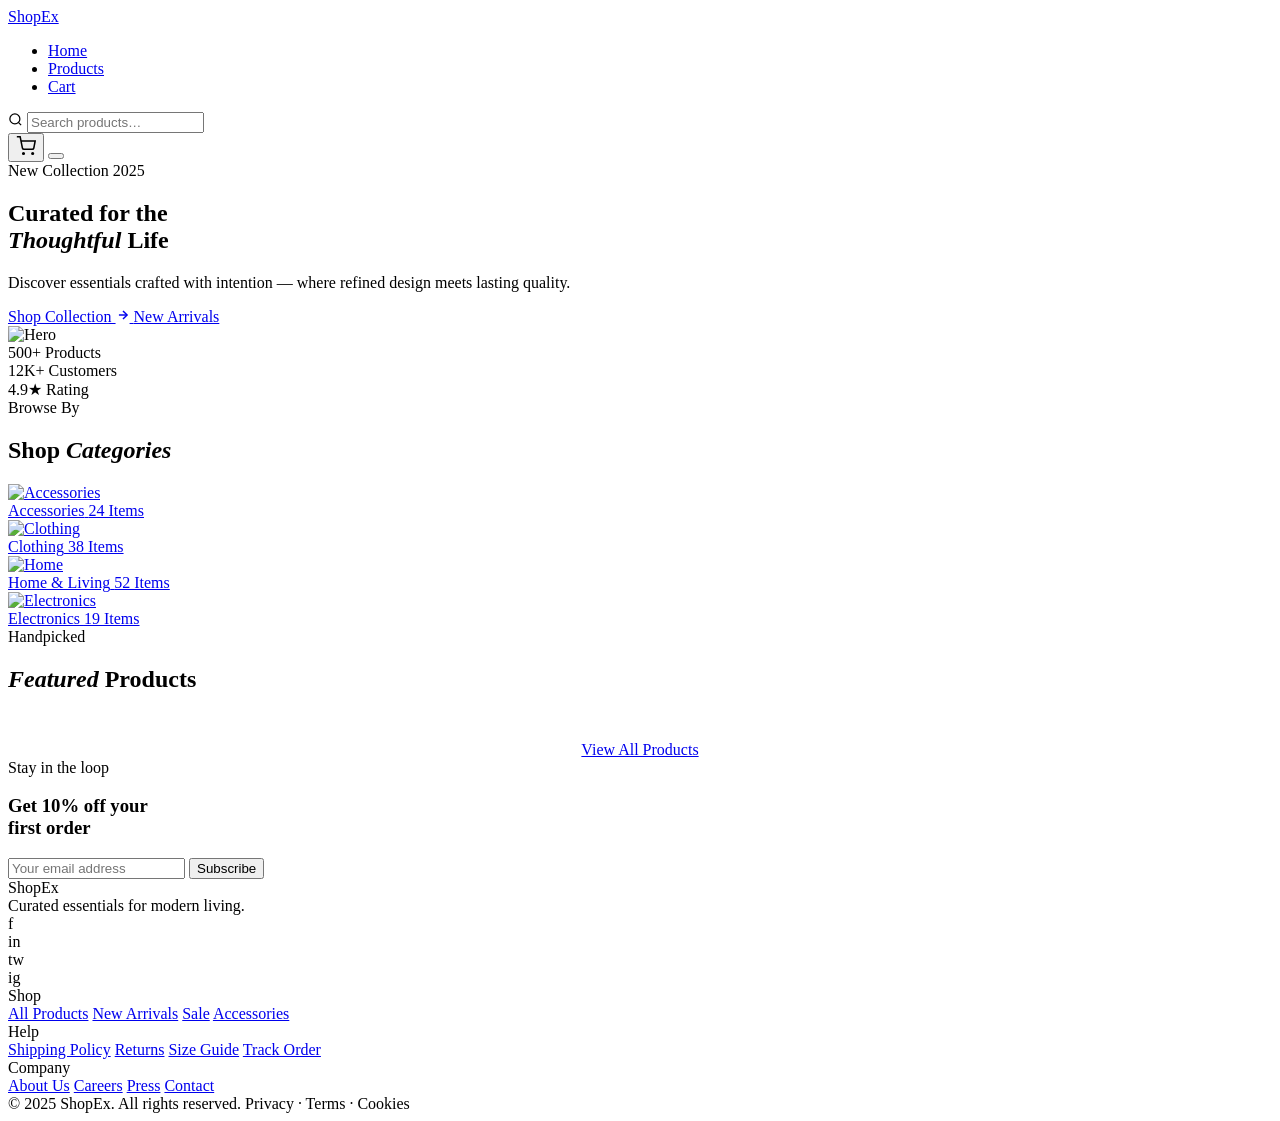
==== index.html @ 496d7f4d "Add files via upload" ====
<!DOCTYPE html>
<html lang="en">
<head>
  <meta charset="UTF-8">
  <meta name="viewport" content="width=device-width, initial-scale=1.0">
  <title>ShopEx — Curated Modern Living</title>
  <link rel="stylesheet" href="css/style.css">
</head>
<body>

<!-- ═══ NAVBAR ═══ -->
<nav class="navbar">
  <a href="index.html" class="navbar-brand">Shop<span>Ex</span></a>
  <ul class="nav-links" id="navLinks">
    <li><a href="index.html" class="active">Home</a></li>
    <li><a href="products.html">Products</a></li>
    <li><a href="cart.html">Cart</a></li>
  </ul>
  <div class="nav-actions">
    <div class="search-box">
      <svg width="15" height="15" fill="none" stroke="currentColor" stroke-width="2" viewBox="0 0 24 24">
        <circle cx="11" cy="11" r="8"/><line x1="21" y1="21" x2="16.65" y2="16.65"/>
      </svg>
      <input class="search-input" type="text" placeholder="Search products…">
    </div>
    <button class="icon-btn" onclick="location.href='cart.html'" aria-label="Cart">
      <svg width="20" height="20" fill="none" stroke="currentColor" stroke-width="1.8" viewBox="0 0 24 24">
        <circle cx="9" cy="21" r="1"/><circle cx="20" cy="21" r="1"/>
        <path d="M1 1h4l2.68 13.39a2 2 0 0 0 2 1.61h9.72a2 2 0 0 0 2-1.61L23 6H6"/>
      </svg>
      <span class="cart-badge" style="display:none">0</span>
    </button>
    <button class="hamburger" id="hamburger" aria-label="Menu">
      <span></span><span></span><span></span>
    </button>
  </div>
</nav>

<!-- ═══ HERO ═══ -->
<section class="hero">
  <div class="hero-content">
    <div class="hero-eyebrow">New Collection 2025</div>
    <h1 class="hero-title">
      Curated for the<br>
      <em>Thoughtful</em> Life
    </h1>
    <p class="hero-sub">
      Discover essentials crafted with intention — where refined design meets lasting quality.
    </p>
    <div class="hero-ctas">
      <a href="products.html" class="btn-primary">
        Shop Collection
        <svg width="14" height="14" fill="none" stroke="currentColor" stroke-width="2.5" viewBox="0 0 24 24">
          <line x1="5" y1="12" x2="19" y2="12"/><polyline points="12 5 19 12 12 19"/>
        </svg>
      </a>
      <a href="products.html?cat=New" class="btn-outline">New Arrivals</a>
    </div>
  </div>
  <div class="hero-image-side">
    <img src="https://images.unsplash.com/photo-1441986300917-64674bd600d8?w=900&q=80" alt="Hero">
    <div class="hero-image-overlay"></div>
    <div class="hero-stats">
      <div class="hero-stat">
        <span class="hero-stat-num">500+</span>
        <span class="hero-stat-label">Products</span>
      </div>
      <div class="hero-stat">
        <span class="hero-stat-num">12K+</span>
        <span class="hero-stat-label">Customers</span>
      </div>
      <div class="hero-stat">
        <span class="hero-stat-num">4.9★</span>
        <span class="hero-stat-label">Rating</span>
      </div>
    </div>
  </div>
</section>

<!-- ═══ CATEGORIES ═══ -->
<section class="section bg-ivory">
  <div class="section-header">
    <div class="section-eyebrow">Browse By</div>
    <h2 class="section-title">Shop <em>Categories</em></h2>
    <div class="section-divider"></div>
  </div>
  <div class="categories-grid">
    <a href="products.html" class="category-card">
      <img src="https://images.unsplash.com/photo-1523275335684-37898b6baf30?w=600&q=80" alt="Accessories">
      <div class="category-card-overlay">
        <div>
          <span class="category-card-name">Accessories</span>
          <span class="category-card-count">24 Items</span>
        </div>
      </div>
    </a>
    <a href="products.html" class="category-card">
      <img src="https://images.unsplash.com/photo-1620799140408-edc6dcb6d633?w=600&q=80" alt="Clothing">
      <div class="category-card-overlay">
        <div>
          <span class="category-card-name">Clothing</span>
          <span class="category-card-count">38 Items</span>
        </div>
      </div>
    </a>
    <a href="products.html" class="category-card">
      <img src="https://images.unsplash.com/photo-1495474472287-4d71bcdd2085?w=600&q=80" alt="Home">
      <div class="category-card-overlay">
        <div>
          <span class="category-card-name">Home & Living</span>
          <span class="category-card-count">52 Items</span>
        </div>
      </div>
    </a>
    <a href="products.html" class="category-card">
      <img src="https://images.unsplash.com/photo-1505740420928-5e560c06d30e?w=600&q=80" alt="Electronics">
      <div class="category-card-overlay">
        <div>
          <span class="category-card-name">Electronics</span>
          <span class="category-card-count">19 Items</span>
        </div>
      </div>
    </a>
  </div>
</section>

<!-- ═══ FEATURED PRODUCTS ═══ -->
<section class="section">
  <div class="section-header">
    <div class="section-eyebrow">Handpicked</div>
    <h2 class="section-title"><em>Featured</em> Products</h2>
    <div class="section-divider"></div>
  </div>
  <div class="products-grid" id="featuredGrid">
    <!-- Rendered by JS -->
  </div>
  <div style="text-align:center;margin-top:3rem">
    <a href="products.html" class="btn-outline">View All Products</a>
  </div>
</section>

<!-- ═══ NEWSLETTER ═══ -->
<section class="newsletter">
  <div class="newsletter-text">
    <div class="newsletter-eyebrow">Stay in the loop</div>
    <h3 class="newsletter-title">Get 10% off your<br>first order</h3>
  </div>
  <form class="newsletter-form" onsubmit="handleNewsletter(event)">
    <input class="newsletter-input" type="email" placeholder="Your email address" required>
    <button type="submit" class="btn-primary">Subscribe</button>
  </form>
</section>

<!-- ═══ FOOTER ═══ -->
<footer>
  <div class="footer-grid">
    <div>
      <div class="footer-brand-name">Shop<span>Ex</span></div>
      <div class="footer-tagline">Curated essentials for modern living.</div>
      <div class="footer-social">
        <div class="social-btn">f</div>
        <div class="social-btn">in</div>
        <div class="social-btn">tw</div>
        <div class="social-btn">ig</div>
      </div>
    </div>
    <div>
      <div class="footer-col-title">Shop</div>
      <nav class="footer-links">
        <a href="products.html">All Products</a>
        <a href="products.html">New Arrivals</a>
        <a href="products.html">Sale</a>
        <a href="products.html">Accessories</a>
      </nav>
    </div>
    <div>
      <div class="footer-col-title">Help</div>
      <nav class="footer-links">
        <a href="#">Shipping Policy</a>
        <a href="#">Returns</a>
        <a href="#">Size Guide</a>
        <a href="#">Track Order</a>
      </nav>
    </div>
    <div>
      <div class="footer-col-title">Company</div>
      <nav class="footer-links">
        <a href="#">About Us</a>
        <a href="#">Careers</a>
        <a href="#">Press</a>
        <a href="#">Contact</a>
      </nav>
    </div>
  </div>
  <div class="footer-bottom">
    <span class="footer-copy">© 2025 ShopEx. All rights reserved.</span>
    <span class="footer-copy">Privacy · Terms · Cookies</span>
  </div>
</footer>

<script src="js/script.js"></script>
<script>
  function handleNewsletter(e) {
    e.preventDefault();
    showToast('Welcome! Your 10% discount code is SHOPEX10', 'success', 5000);
    e.target.reset();
  }
</script>
</body>
</html>
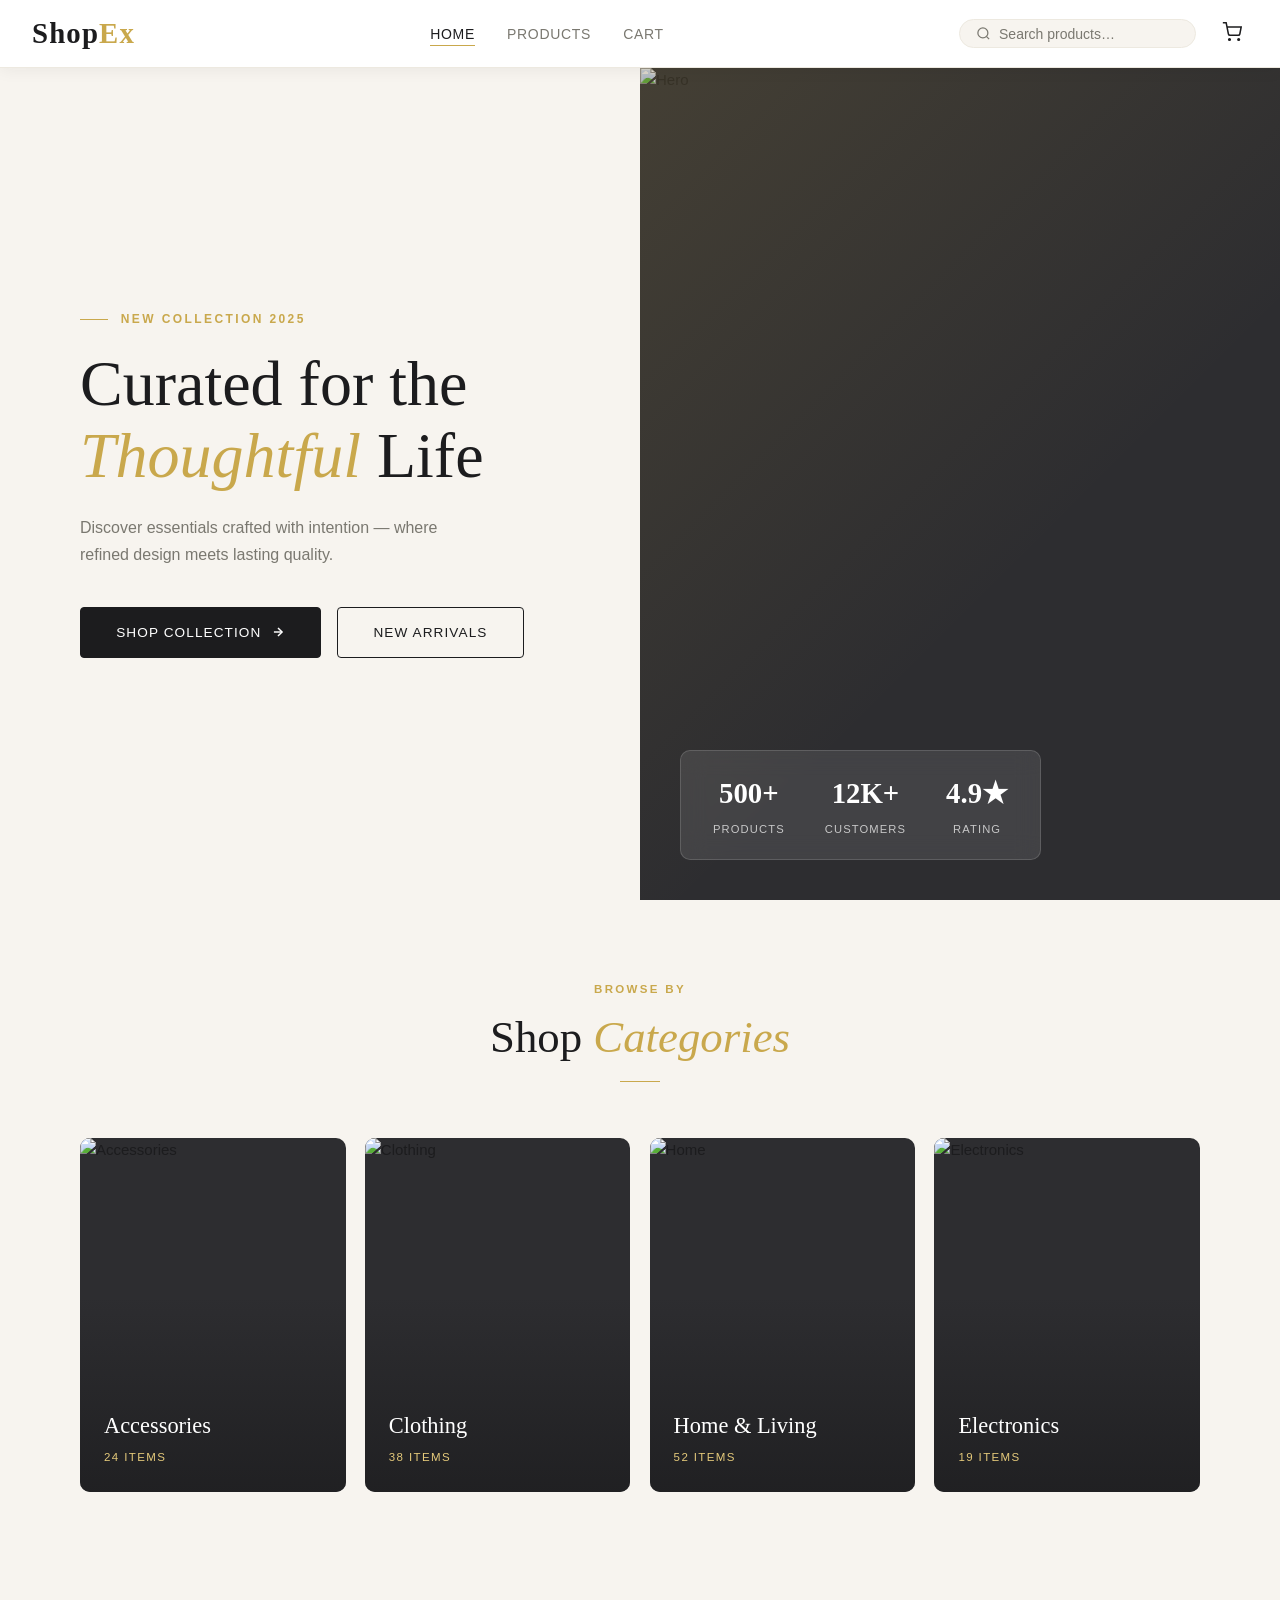
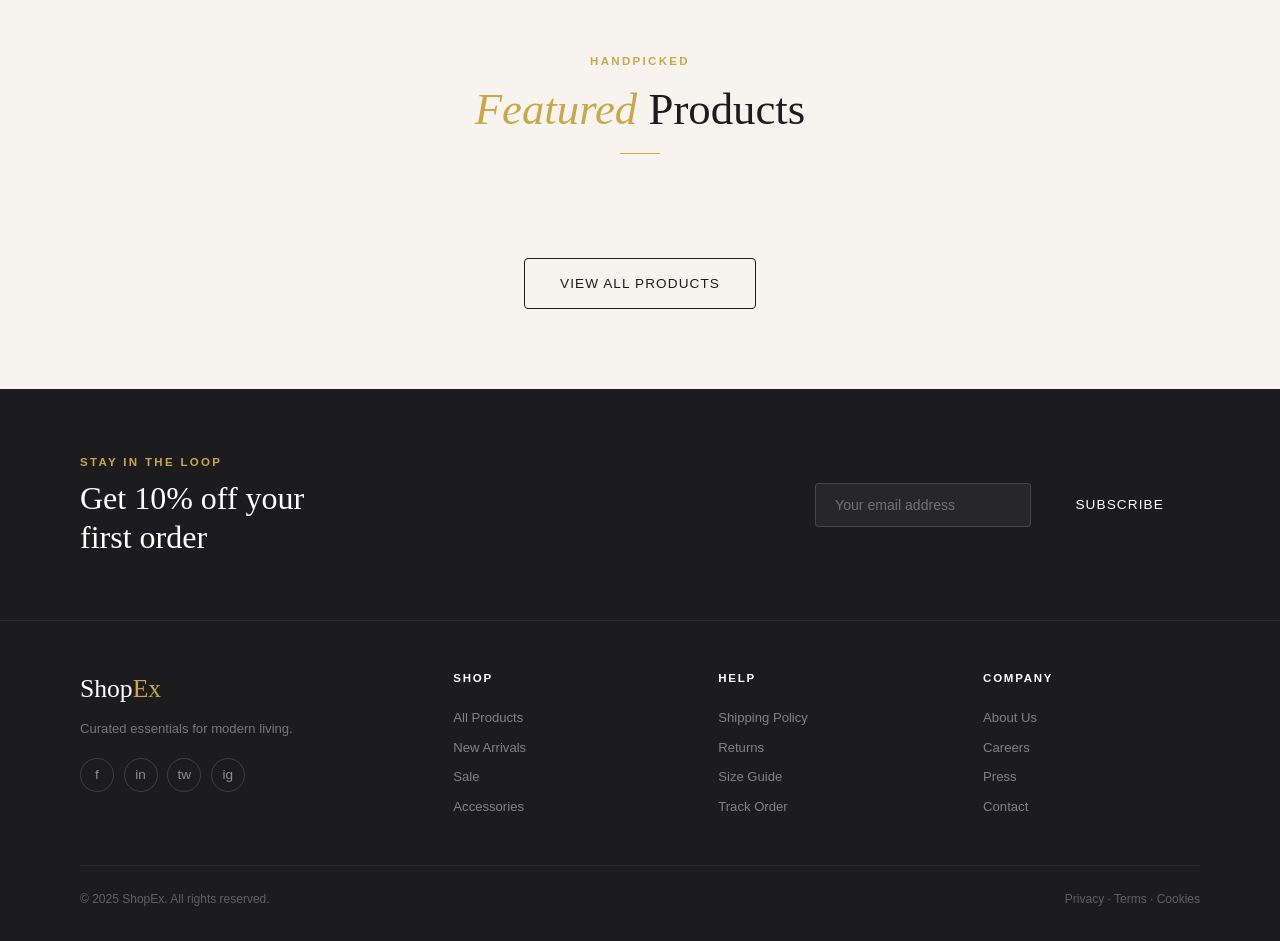
==== commit 586d203d: "Update index.html" ====
--- a/index.html
+++ b/index.html
@@ -4,7 +4,7 @@
   <meta charset="UTF-8">
   <meta name="viewport" content="width=device-width, initial-scale=1.0">
   <title>ShopEx — Curated Modern Living</title>
-  <link rel="stylesheet" href="css/style.css">
+  <link rel="stylesheet" href="style.css">
 </head>
 <body>
 
--- a/style.css
+++ b/style.css
@@ -0,0 +1,814 @@
+/* ============================================================
+   SHOPEX — E-Commerce Store Stylesheet
+   Aesthetic: Refined Luxury Minimal — warm ivory, deep charcoal,
+   gold accents, Cormorant Garamond + DM Sans
+   ============================================================ */
+
+@import url('https://fonts.googleapis.com/css2?family=Cormorant+Garamond:ital,wght@0,300;0,400;0,600;1,300;1,400&family=DM+Sans:wght@300;400;500;600&display=swap');
+
+/* ── CSS Variables ── */
+:root {
+  --ivory:     #F7F4EF;
+  --ivory-dk:  #EDE9E0;
+  --charcoal:  #1C1C1E;
+  --charcoal2: #2D2D30;
+  --gold:      #C9A84C;
+  --gold-lt:   #E4C97A;
+  --muted:     #7A7870;
+  --white:     #FFFFFF;
+  --danger:    #C0392B;
+  --success:   #27AE60;
+  --shadow:    0 4px 24px rgba(28,28,30,.08);
+  --shadow-md: 0 8px 40px rgba(28,28,30,.13);
+  --radius:    4px;
+  --radius-lg: 10px;
+  --transition: 0.28s cubic-bezier(.4,0,.2,1);
+}
+
+/* ── Reset & Base ── */
+*, *::before, *::after { box-sizing: border-box; margin: 0; padding: 0; }
+html { scroll-behavior: smooth; }
+body {
+  font-family: 'DM Sans', sans-serif;
+  background: var(--ivory);
+  color: var(--charcoal);
+  font-size: 15px;
+  line-height: 1.6;
+  -webkit-font-smoothing: antialiased;
+}
+a { text-decoration: none; color: inherit; }
+img { max-width: 100%; display: block; }
+ul { list-style: none; }
+
+/* ── Scrollbar ── */
+::-webkit-scrollbar { width: 6px; }
+::-webkit-scrollbar-track { background: var(--ivory-dk); }
+::-webkit-scrollbar-thumb { background: var(--gold); border-radius: 99px; }
+
+/* ── Navbar ── */
+.navbar {
+  background: var(--white);
+  border-bottom: 1px solid var(--ivory-dk);
+  padding: 0 2rem;
+  position: sticky;
+  top: 0;
+  z-index: 1000;
+  height: 68px;
+  display: flex;
+  align-items: center;
+  justify-content: space-between;
+  box-shadow: 0 2px 16px rgba(28,28,30,.06);
+}
+.navbar-brand {
+  font-family: 'Cormorant Garamond', serif;
+  font-size: 1.8rem;
+  font-weight: 600;
+  letter-spacing: .04em;
+  color: var(--charcoal);
+}
+.navbar-brand span { color: var(--gold); }
+.nav-links { display: flex; align-items: center; gap: 2rem; }
+.nav-links a {
+  font-size: .875rem;
+  font-weight: 500;
+  letter-spacing: .05em;
+  text-transform: uppercase;
+  color: var(--muted);
+  transition: color var(--transition);
+  position: relative;
+}
+.nav-links a::after {
+  content: '';
+  position: absolute;
+  left: 0; bottom: -4px;
+  width: 0; height: 1px;
+  background: var(--gold);
+  transition: width var(--transition);
+}
+.nav-links a:hover, .nav-links a.active { color: var(--charcoal); }
+.nav-links a:hover::after, .nav-links a.active::after { width: 100%; }
+
+.nav-actions { display: flex; align-items: center; gap: 1.2rem; }
+.search-box {
+  display: flex; align-items: center;
+  border: 1px solid var(--ivory-dk);
+  border-radius: 99px;
+  padding: .35rem 1rem;
+  gap: .5rem;
+  background: var(--ivory);
+  transition: border-color var(--transition);
+}
+.search-box:focus-within { border-color: var(--gold); }
+.search-box input {
+  border: none; background: transparent;
+  font-family: 'DM Sans', sans-serif;
+  font-size: .875rem;
+  color: var(--charcoal);
+  width: 180px;
+  outline: none;
+}
+.search-box input::placeholder { color: var(--muted); }
+.search-box svg { color: var(--muted); flex-shrink: 0; }
+.icon-btn {
+  background: none; border: none; cursor: pointer;
+  color: var(--charcoal); position: relative;
+  padding: .4rem; border-radius: 50%;
+  transition: background var(--transition);
+}
+.icon-btn:hover { background: var(--ivory-dk); }
+.cart-badge {
+  position: absolute; top: -2px; right: -2px;
+  background: var(--gold); color: var(--white);
+  font-size: .6rem; font-weight: 700;
+  width: 16px; height: 16px;
+  border-radius: 50%; display: flex;
+  align-items: center; justify-content: center;
+}
+.hamburger {
+  display: none; flex-direction: column;
+  gap: 5px; cursor: pointer; background: none; border: none;
+}
+.hamburger span {
+  display: block; width: 22px; height: 1.5px;
+  background: var(--charcoal);
+  transition: var(--transition);
+}
+
+/* ── Hero ── */
+.hero {
+  display: grid;
+  grid-template-columns: 1fr 1fr;
+  min-height: calc(100vh - 68px);
+  overflow: hidden;
+}
+.hero-content {
+  display: flex; flex-direction: column;
+  justify-content: center;
+  padding: 5rem 4rem 5rem 5rem;
+}
+.hero-eyebrow {
+  font-size: .75rem; font-weight: 600;
+  letter-spacing: .2em; text-transform: uppercase;
+  color: var(--gold);
+  margin-bottom: 1.2rem;
+  display: flex; align-items: center; gap: .8rem;
+}
+.hero-eyebrow::before {
+  content: ''; display: block;
+  width: 28px; height: 1px; background: var(--gold);
+}
+.hero-title {
+  font-family: 'Cormorant Garamond', serif;
+  font-size: clamp(2.8rem, 5vw, 4.5rem);
+  font-weight: 300;
+  line-height: 1.12;
+  color: var(--charcoal);
+  margin-bottom: 1.4rem;
+}
+.hero-title em { font-style: italic; color: var(--gold); }
+.hero-sub {
+  font-size: 1rem; color: var(--muted);
+  max-width: 400px; margin-bottom: 2.4rem;
+  line-height: 1.7;
+}
+.btn-primary {
+  display: inline-flex; align-items: center; gap: .6rem;
+  background: var(--charcoal); color: var(--white);
+  padding: .85rem 2.2rem;
+  font-family: 'DM Sans', sans-serif;
+  font-size: .85rem; font-weight: 500;
+  letter-spacing: .08em; text-transform: uppercase;
+  border: 1.5px solid var(--charcoal);
+  border-radius: var(--radius);
+  cursor: pointer;
+  transition: all var(--transition);
+}
+.btn-primary:hover {
+  background: transparent;
+  color: var(--charcoal);
+}
+.btn-outline {
+  display: inline-flex; align-items: center; gap: .6rem;
+  background: transparent; color: var(--charcoal);
+  padding: .85rem 2.2rem;
+  font-family: 'DM Sans', sans-serif;
+  font-size: .85rem; font-weight: 500;
+  letter-spacing: .08em; text-transform: uppercase;
+  border: 1.5px solid var(--charcoal);
+  border-radius: var(--radius);
+  cursor: pointer;
+  transition: all var(--transition);
+}
+.btn-outline:hover {
+  background: var(--charcoal); color: var(--white);
+}
+.btn-gold {
+  display: inline-flex; align-items: center; gap: .6rem;
+  background: var(--gold); color: var(--white);
+  padding: .85rem 2.2rem;
+  font-family: 'DM Sans', sans-serif;
+  font-size: .85rem; font-weight: 500;
+  letter-spacing: .08em; text-transform: uppercase;
+  border: 1.5px solid var(--gold);
+  border-radius: var(--radius);
+  cursor: pointer;
+  transition: all var(--transition);
+  width: 100%;
+  justify-content: center;
+}
+.btn-gold:hover { background: #b5923e; border-color: #b5923e; }
+.hero-ctas { display: flex; gap: 1rem; flex-wrap: wrap; }
+.hero-image-side {
+  background: var(--charcoal2);
+  position: relative; overflow: hidden;
+}
+.hero-image-side img {
+  width: 100%; height: 100%;
+  object-fit: cover; opacity: .85;
+}
+.hero-image-overlay {
+  position: absolute; inset: 0;
+  background: linear-gradient(135deg, rgba(201,168,76,.15) 0%, transparent 60%);
+}
+.hero-stats {
+  position: absolute; bottom: 2.5rem; left: 2.5rem;
+  display: flex; gap: 2.5rem;
+  background: rgba(255,255,255,.1);
+  backdrop-filter: blur(12px);
+  border: 1px solid rgba(255,255,255,.15);
+  border-radius: var(--radius-lg);
+  padding: 1.2rem 2rem;
+}
+.hero-stat { text-align: center; color: var(--white); }
+.hero-stat-num {
+  font-family: 'Cormorant Garamond', serif;
+  font-size: 1.8rem; font-weight: 600; display: block;
+}
+.hero-stat-label { font-size: .7rem; letter-spacing: .1em; text-transform: uppercase; opacity: .7; }
+
+/* ── Section Headings ── */
+.section { padding: 5rem 5rem; }
+.section-header { text-align: center; margin-bottom: 3.5rem; }
+.section-eyebrow {
+  font-size: .72rem; font-weight: 600;
+  letter-spacing: .2em; text-transform: uppercase;
+  color: var(--gold); margin-bottom: .8rem;
+}
+.section-title {
+  font-family: 'Cormorant Garamond', serif;
+  font-size: clamp(2rem, 3.5vw, 3rem);
+  font-weight: 300; color: var(--charcoal);
+  line-height: 1.2;
+}
+.section-title em { font-style: italic; color: var(--gold); }
+.section-divider {
+  width: 40px; height: 1px;
+  background: var(--gold);
+  margin: 1rem auto 0;
+}
+
+/* ── Categories ── */
+.categories-grid {
+  display: grid;
+  grid-template-columns: repeat(4, 1fr);
+  gap: 1.2rem;
+}
+.category-card {
+  position: relative; overflow: hidden;
+  border-radius: var(--radius-lg);
+  aspect-ratio: 3/4;
+  cursor: pointer;
+  background: var(--charcoal2);
+}
+.category-card img {
+  width: 100%; height: 100%; object-fit: cover;
+  transition: transform .5s ease;
+}
+.category-card:hover img { transform: scale(1.06); }
+.category-card-overlay {
+  position: absolute; inset: 0;
+  background: linear-gradient(0deg, rgba(28,28,30,.75) 0%, transparent 55%);
+  display: flex; align-items: flex-end;
+  padding: 1.5rem;
+}
+.category-card-name {
+  font-family: 'Cormorant Garamond', serif;
+  font-size: 1.4rem; font-weight: 400;
+  color: var(--white); display: block;
+}
+.category-card-count {
+  font-size: .72rem; letter-spacing: .12em;
+  text-transform: uppercase; color: var(--gold-lt);
+}
+
+/* ── Product Cards ── */
+.products-grid {
+  display: grid;
+  grid-template-columns: repeat(auto-fill, minmax(260px, 1fr));
+  gap: 1.8rem;
+}
+.product-card {
+  background: var(--white);
+  border-radius: var(--radius-lg);
+  overflow: hidden;
+  box-shadow: var(--shadow);
+  transition: box-shadow var(--transition), transform var(--transition);
+  position: relative;
+}
+.product-card:hover {
+  box-shadow: var(--shadow-md);
+  transform: translateY(-4px);
+}
+.product-image-wrap {
+  position: relative; overflow: hidden;
+  aspect-ratio: 4/3;
+  background: var(--ivory-dk);
+}
+.product-image-wrap img {
+  width: 100%; height: 100%;
+  object-fit: cover;
+  transition: transform .5s ease;
+}
+.product-card:hover .product-image-wrap img { transform: scale(1.05); }
+.product-badge {
+  position: absolute; top: .8rem; left: .8rem;
+  background: var(--gold); color: var(--white);
+  font-size: .65rem; font-weight: 700;
+  letter-spacing: .1em; text-transform: uppercase;
+  padding: .25rem .65rem; border-radius: 99px;
+}
+.product-badge.badge-new { background: var(--charcoal); }
+.product-badge.badge-sale { background: var(--danger); }
+.product-wishlist {
+  position: absolute; top: .8rem; right: .8rem;
+  background: var(--white); border: none;
+  width: 34px; height: 34px; border-radius: 50%;
+  display: flex; align-items: center; justify-content: center;
+  cursor: pointer; box-shadow: 0 2px 8px rgba(0,0,0,.1);
+  transition: all var(--transition);
+  color: var(--muted);
+}
+.product-wishlist:hover, .product-wishlist.active { color: var(--danger); transform: scale(1.1); }
+.product-info { padding: 1.2rem 1.3rem 1.4rem; }
+.product-category {
+  font-size: .68rem; letter-spacing: .12em;
+  text-transform: uppercase; color: var(--gold);
+  font-weight: 600; margin-bottom: .35rem;
+}
+.product-name {
+  font-family: 'Cormorant Garamond', serif;
+  font-size: 1.15rem; font-weight: 400;
+  color: var(--charcoal); margin-bottom: .5rem;
+  line-height: 1.3;
+}
+.product-rating { display: flex; align-items: center; gap: .4rem; margin-bottom: .7rem; }
+.stars { color: var(--gold); font-size: .8rem; letter-spacing: .05em; }
+.rating-count { font-size: .72rem; color: var(--muted); }
+.product-footer {
+  display: flex; align-items: center;
+  justify-content: space-between;
+}
+.product-price { display: flex; align-items: baseline; gap: .4rem; }
+.price-current {
+  font-family: 'Cormorant Garamond', serif;
+  font-size: 1.3rem; font-weight: 600;
+  color: var(--charcoal);
+}
+.price-old {
+  font-size: .8rem; color: var(--muted);
+  text-decoration: line-through;
+}
+.add-to-cart {
+  background: var(--charcoal); color: var(--white);
+  border: none; border-radius: var(--radius);
+  padding: .5rem 1rem;
+  font-family: 'DM Sans', sans-serif;
+  font-size: .75rem; font-weight: 500;
+  letter-spacing: .06em; text-transform: uppercase;
+  cursor: pointer; transition: background var(--transition);
+  display: flex; align-items: center; gap: .35rem;
+}
+.add-to-cart:hover { background: var(--gold); }
+.add-to-cart.added { background: var(--success); }
+
+/* ── Filter Bar ── */
+.filter-bar {
+  background: var(--white);
+  border-bottom: 1px solid var(--ivory-dk);
+  padding: 1rem 5rem;
+  display: flex; align-items: center;
+  gap: 1.5rem; flex-wrap: wrap;
+  position: sticky; top: 68px; z-index: 99;
+  box-shadow: 0 2px 8px rgba(28,28,30,.04);
+}
+.filter-label {
+  font-size: .72rem; font-weight: 600;
+  letter-spacing: .1em; text-transform: uppercase;
+  color: var(--muted);
+}
+.filter-chips { display: flex; gap: .5rem; flex-wrap: wrap; }
+.chip {
+  padding: .35rem 1rem;
+  border: 1.5px solid var(--ivory-dk);
+  border-radius: 99px;
+  font-size: .78rem; font-weight: 500;
+  cursor: pointer; transition: all var(--transition);
+  color: var(--muted); background: transparent;
+  font-family: 'DM Sans', sans-serif;
+}
+.chip:hover, .chip.active {
+  border-color: var(--charcoal);
+  color: var(--charcoal);
+  background: var(--ivory);
+}
+.chip.active { background: var(--charcoal); color: var(--white); border-color: var(--charcoal); }
+.filter-right { margin-left: auto; display: flex; align-items: center; gap: 1rem; }
+.sort-select {
+  border: 1.5px solid var(--ivory-dk);
+  border-radius: var(--radius);
+  padding: .35rem .8rem;
+  font-family: 'DM Sans', sans-serif;
+  font-size: .82rem; color: var(--charcoal);
+  background: var(--ivory);
+  cursor: pointer; outline: none;
+}
+.products-count { font-size: .78rem; color: var(--muted); }
+
+/* ── Product Detail Page ── */
+.product-detail { display: grid; grid-template-columns: 1fr 1fr; gap: 4rem; padding: 4rem 5rem; }
+.product-detail-gallery { position: sticky; top: 88px; }
+.main-image {
+  border-radius: var(--radius-lg);
+  overflow: hidden; aspect-ratio: 1;
+  background: var(--ivory-dk); margin-bottom: 1rem;
+}
+.main-image img { width: 100%; height: 100%; object-fit: cover; }
+.thumb-strip { display: flex; gap: .8rem; }
+.thumb {
+  width: 72px; height: 72px; border-radius: var(--radius);
+  overflow: hidden; cursor: pointer;
+  border: 2px solid transparent;
+  transition: border-color var(--transition);
+  background: var(--ivory-dk); flex-shrink: 0;
+}
+.thumb.active { border-color: var(--gold); }
+.thumb img { width: 100%; height: 100%; object-fit: cover; }
+.product-detail-info {}
+.detail-breadcrumb {
+  font-size: .75rem; color: var(--muted);
+  margin-bottom: 1.2rem; display: flex; gap: .5rem;
+}
+.detail-breadcrumb a:hover { color: var(--gold); }
+.detail-category {
+  font-size: .72rem; letter-spacing: .15em;
+  text-transform: uppercase; color: var(--gold);
+  font-weight: 600; margin-bottom: .5rem;
+}
+.detail-title {
+  font-family: 'Cormorant Garamond', serif;
+  font-size: 2.5rem; font-weight: 300;
+  line-height: 1.15; margin-bottom: 1rem;
+}
+.detail-price-row { display: flex; align-items: baseline; gap: .8rem; margin-bottom: 1.2rem; }
+.detail-price-current {
+  font-family: 'Cormorant Garamond', serif;
+  font-size: 2rem; font-weight: 600; color: var(--charcoal);
+}
+.detail-price-old { font-size: 1rem; color: var(--muted); text-decoration: line-through; }
+.detail-badge {
+  background: var(--danger); color: var(--white);
+  font-size: .65rem; font-weight: 700;
+  padding: .2rem .6rem; border-radius: 99px;
+  letter-spacing: .1em;
+}
+.detail-rating { display: flex; align-items: center; gap: .6rem; margin-bottom: 1.5rem; }
+.detail-desc { color: var(--muted); line-height: 1.8; margin-bottom: 2rem; }
+.detail-options { margin-bottom: 2rem; }
+.option-label {
+  font-size: .78rem; font-weight: 600;
+  letter-spacing: .1em; text-transform: uppercase;
+  color: var(--charcoal); margin-bottom: .7rem;
+}
+.color-swatches { display: flex; gap: .6rem; }
+.swatch {
+  width: 28px; height: 28px; border-radius: 50%;
+  cursor: pointer; border: 2.5px solid transparent;
+  transition: border-color var(--transition);
+  position: relative;
+}
+.swatch.active { border-color: var(--charcoal); }
+.size-options { display: flex; gap: .5rem; flex-wrap: wrap; }
+.size-btn {
+  padding: .4rem .9rem; border-radius: var(--radius);
+  border: 1.5px solid var(--ivory-dk);
+  font-family: 'DM Sans', sans-serif;
+  font-size: .8rem; cursor: pointer;
+  transition: all var(--transition);
+  color: var(--charcoal); background: transparent;
+}
+.size-btn:hover, .size-btn.active {
+  border-color: var(--charcoal);
+  background: var(--charcoal); color: var(--white);
+}
+.qty-row { display: flex; align-items: center; gap: 1rem; margin-bottom: 1.5rem; }
+.qty-control {
+  display: flex; align-items: center;
+  border: 1.5px solid var(--ivory-dk);
+  border-radius: var(--radius);
+  overflow: hidden;
+}
+.qty-btn {
+  width: 38px; height: 38px; background: none; border: none;
+  font-size: 1.2rem; cursor: pointer;
+  color: var(--charcoal); transition: background var(--transition);
+}
+.qty-btn:hover { background: var(--ivory-dk); }
+.qty-input {
+  width: 48px; text-align: center; border: none;
+  font-family: 'DM Sans', sans-serif; font-size: .9rem;
+  color: var(--charcoal); background: transparent; outline: none;
+}
+.detail-ctas { display: flex; gap: 1rem; }
+.detail-ctas .btn-primary { flex: 1; justify-content: center; }
+.wishlist-btn {
+  width: 48px; height: 48px; border-radius: var(--radius);
+  border: 1.5px solid var(--ivory-dk);
+  background: none; cursor: pointer;
+  display: flex; align-items: center; justify-content: center;
+  color: var(--muted); transition: all var(--transition);
+}
+.wishlist-btn:hover, .wishlist-btn.active { border-color: var(--danger); color: var(--danger); }
+.detail-meta { margin-top: 2rem; padding-top: 2rem; border-top: 1px solid var(--ivory-dk); }
+.meta-row { display: flex; gap: .5rem; font-size: .82rem; margin-bottom: .4rem; }
+.meta-key { color: var(--muted); }
+.meta-val { font-weight: 500; }
+
+/* ── Cart Page ── */
+.cart-layout { display: grid; grid-template-columns: 1fr 360px; gap: 3rem; padding: 3rem 5rem; align-items: start; }
+.cart-title {
+  font-family: 'Cormorant Garamond', serif;
+  font-size: 2rem; font-weight: 300; margin-bottom: 2rem;
+}
+.cart-item {
+  display: grid;
+  grid-template-columns: 90px 1fr auto;
+  gap: 1.2rem; align-items: center;
+  padding: 1.2rem 0;
+  border-bottom: 1px solid var(--ivory-dk);
+}
+.cart-item-img {
+  width: 90px; height: 90px; border-radius: var(--radius);
+  overflow: hidden; background: var(--ivory-dk);
+}
+.cart-item-img img { width: 100%; height: 100%; object-fit: cover; }
+.cart-item-name {
+  font-family: 'Cormorant Garamond', serif;
+  font-size: 1.05rem; font-weight: 400; margin-bottom: .25rem;
+}
+.cart-item-meta { font-size: .78rem; color: var(--muted); margin-bottom: .6rem; }
+.cart-item-qty { display: flex; align-items: center; gap: .8rem; }
+.cart-item-price {
+  font-family: 'Cormorant Garamond', serif;
+  font-size: 1.2rem; font-weight: 600; text-align: right;
+}
+.remove-btn {
+  background: none; border: none; cursor: pointer;
+  color: var(--muted); margin-top: .4rem;
+  transition: color var(--transition); font-size: .75rem;
+  display: flex; align-items: center; gap: .3rem;
+}
+.remove-btn:hover { color: var(--danger); }
+.cart-summary {
+  background: var(--white);
+  border-radius: var(--radius-lg);
+  padding: 2rem;
+  box-shadow: var(--shadow);
+  position: sticky; top: 88px;
+}
+.summary-title {
+  font-family: 'Cormorant Garamond', serif;
+  font-size: 1.4rem; font-weight: 400;
+  margin-bottom: 1.5rem;
+  padding-bottom: 1rem;
+  border-bottom: 1px solid var(--ivory-dk);
+}
+.summary-row {
+  display: flex; justify-content: space-between;
+  font-size: .88rem; margin-bottom: .7rem;
+}
+.summary-row .label { color: var(--muted); }
+.summary-total {
+  display: flex; justify-content: space-between;
+  padding-top: 1rem; margin-top: 1rem;
+  border-top: 1px solid var(--ivory-dk);
+  font-weight: 600;
+}
+.summary-total .total-amount {
+  font-family: 'Cormorant Garamond', serif;
+  font-size: 1.4rem;
+}
+.coupon-row {
+  display: flex; gap: .5rem; margin: 1.2rem 0;
+}
+.coupon-input {
+  flex: 1; padding: .5rem .9rem;
+  border: 1.5px solid var(--ivory-dk);
+  border-radius: var(--radius);
+  font-family: 'DM Sans', sans-serif;
+  font-size: .82rem; outline: none;
+  background: var(--ivory);
+  transition: border-color var(--transition);
+}
+.coupon-input:focus { border-color: var(--gold); }
+.coupon-btn {
+  padding: .5rem 1rem;
+  background: none; border: 1.5px solid var(--charcoal);
+  border-radius: var(--radius); cursor: pointer;
+  font-family: 'DM Sans', sans-serif;
+  font-size: .78rem; font-weight: 500;
+  transition: all var(--transition);
+}
+.coupon-btn:hover { background: var(--charcoal); color: var(--white); }
+.empty-cart {
+  text-align: center; padding: 5rem 2rem;
+}
+.empty-cart-icon { font-size: 4rem; margin-bottom: 1rem; }
+.empty-cart h3 {
+  font-family: 'Cormorant Garamond', serif;
+  font-size: 1.6rem; font-weight: 300; margin-bottom: .5rem;
+}
+.empty-cart p { color: var(--muted); margin-bottom: 1.5rem; }
+
+/* ── Page Banner ── */
+.page-banner {
+  background: var(--charcoal2);
+  padding: 3.5rem 5rem;
+  text-align: center;
+  position: relative; overflow: hidden;
+}
+.page-banner::before {
+  content: ''; position: absolute; inset: 0;
+  background: url('data:image/svg+xml,<svg xmlns="http://www.w3.org/2000/svg" width="60" height="60"><rect width="60" height="60" fill="none"/><circle cx="30" cy="30" r=".5" fill="%23C9A84C" opacity=".3"/></svg>') repeat;
+}
+.page-banner-title {
+  font-family: 'Cormorant Garamond', serif;
+  font-size: 2.8rem; font-weight: 300;
+  color: var(--white); position: relative;
+}
+.page-banner-sub {
+  color: rgba(255,255,255,.5);
+  font-size: .85rem; margin-top: .5rem;
+  letter-spacing: .08em; position: relative;
+}
+
+/* ── Newsletter ── */
+.newsletter {
+  background: var(--charcoal);
+  padding: 4rem 5rem;
+  display: flex; align-items: center;
+  justify-content: space-between; gap: 3rem;
+  flex-wrap: wrap;
+}
+.newsletter-text { flex: 1; }
+.newsletter-eyebrow {
+  font-size: .72rem; letter-spacing: .2em;
+  text-transform: uppercase; color: var(--gold);
+  font-weight: 600; margin-bottom: .5rem;
+}
+.newsletter-title {
+  font-family: 'Cormorant Garamond', serif;
+  font-size: 2rem; font-weight: 300;
+  color: var(--white); line-height: 1.2;
+}
+.newsletter-form { display: flex; gap: .5rem; min-width: 340px; }
+.newsletter-input {
+  flex: 1; padding: .75rem 1.2rem;
+  border: 1.5px solid rgba(255,255,255,.15);
+  border-radius: var(--radius);
+  background: rgba(255,255,255,.05);
+  font-family: 'DM Sans', sans-serif;
+  font-size: .88rem; color: var(--white); outline: none;
+  transition: border-color var(--transition);
+}
+.newsletter-input::placeholder { color: rgba(255,255,255,.35); }
+.newsletter-input:focus { border-color: var(--gold); }
+
+/* ── Footer ── */
+footer {
+  background: var(--charcoal);
+  border-top: 1px solid rgba(255,255,255,.06);
+  padding: 3rem 5rem 2rem;
+}
+.footer-grid {
+  display: grid;
+  grid-template-columns: 1.5fr 1fr 1fr 1fr;
+  gap: 3rem; margin-bottom: 3rem;
+}
+.footer-brand-name {
+  font-family: 'Cormorant Garamond', serif;
+  font-size: 1.6rem; color: var(--white);
+  margin-bottom: .5rem;
+}
+.footer-brand-name span { color: var(--gold); }
+.footer-tagline { font-size: .82rem; color: rgba(255,255,255,.4); margin-bottom: 1.2rem; }
+.footer-social { display: flex; gap: .6rem; }
+.social-btn {
+  width: 34px; height: 34px; border-radius: 50%;
+  border: 1px solid rgba(255,255,255,.15);
+  display: flex; align-items: center; justify-content: center;
+  color: rgba(255,255,255,.5); cursor: pointer;
+  transition: all var(--transition); font-size: .85rem;
+}
+.social-btn:hover { border-color: var(--gold); color: var(--gold); }
+.footer-col-title {
+  font-size: .72rem; font-weight: 600;
+  letter-spacing: .15em; text-transform: uppercase;
+  color: var(--white); margin-bottom: 1.2rem;
+}
+.footer-links { display: flex; flex-direction: column; gap: .55rem; }
+.footer-links a {
+  font-size: .82rem; color: rgba(255,255,255,.45);
+  transition: color var(--transition);
+}
+.footer-links a:hover { color: var(--gold-lt); }
+.footer-bottom {
+  border-top: 1px solid rgba(255,255,255,.06);
+  padding-top: 1.5rem;
+  display: flex; justify-content: space-between;
+  align-items: center; flex-wrap: wrap; gap: 1rem;
+}
+.footer-copy { font-size: .75rem; color: rgba(255,255,255,.3); }
+
+/* ── Toast ── */
+.toast-container {
+  position: fixed; bottom: 2rem; right: 2rem;
+  z-index: 9999; display: flex; flex-direction: column; gap: .7rem;
+}
+.toast {
+  background: var(--charcoal); color: var(--white);
+  padding: .9rem 1.4rem; border-radius: var(--radius-lg);
+  font-size: .85rem; display: flex; align-items: center; gap: .7rem;
+  box-shadow: 0 8px 30px rgba(0,0,0,.2);
+  animation: slideIn .3s ease forwards;
+  max-width: 300px;
+}
+.toast.success::before { content: '✓'; color: var(--success); font-weight: 700; }
+.toast.info::before { content: 'ℹ'; color: var(--gold); font-weight: 700; }
+@keyframes slideIn {
+  from { transform: translateX(120%); opacity: 0; }
+  to { transform: translateX(0); opacity: 1; }
+}
+
+/* ── Utilities ── */
+.container { max-width: 1400px; margin: 0 auto; }
+.text-gold { color: var(--gold); }
+.bg-ivory { background: var(--ivory); }
+.mt-1 { margin-top: .5rem; }
+.mt-2 { margin-top: 1rem; }
+.mt-3 { margin-top: 2rem; }
+.d-flex { display: flex; }
+.align-center { align-items: center; }
+.gap-1 { gap: .5rem; }
+
+/* ── Responsive ── */
+@media (max-width: 1100px) {
+  .hero { grid-template-columns: 1fr; min-height: auto; }
+  .hero-image-side { min-height: 380px; }
+  .hero-content { padding: 4rem 3rem; }
+  .section { padding: 4rem 2.5rem; }
+  .categories-grid { grid-template-columns: repeat(2, 1fr); }
+  .filter-bar { padding: 1rem 2.5rem; }
+  .footer-grid { grid-template-columns: 1fr 1fr; }
+  .newsletter { padding: 3rem 2.5rem; }
+}
+@media (max-width: 900px) {
+  .product-detail { grid-template-columns: 1fr; padding: 2rem; }
+  .product-detail-gallery { position: static; }
+  .cart-layout { grid-template-columns: 1fr; padding: 2rem; }
+}
+@media (max-width: 768px) {
+  .nav-links, .search-box { display: none; }
+  .hamburger { display: flex; }
+  .nav-links.open {
+    display: flex; flex-direction: column;
+    position: fixed; inset: 68px 0 0;
+    background: var(--white); padding: 2rem;
+    align-items: flex-start; gap: 1.5rem;
+    z-index: 999;
+  }
+  .section { padding: 3rem 1.5rem; }
+  .filter-bar { padding: 1rem 1.5rem; }
+  .categories-grid { grid-template-columns: 1fr 1fr; gap: .8rem; }
+  .hero-content { padding: 3rem 1.5rem; }
+  .page-banner { padding: 2.5rem 1.5rem; }
+  .newsletter { padding: 2.5rem 1.5rem; }
+  footer { padding: 2.5rem 1.5rem 1.5rem; }
+  .footer-grid { grid-template-columns: 1fr 1fr; gap: 2rem; }
+}
+@media (max-width: 480px) {
+  .categories-grid { grid-template-columns: 1fr; }
+  .footer-grid { grid-template-columns: 1fr; }
+  .newsletter-form { flex-direction: column; min-width: unset; }
+  .hero-stats { flex-direction: column; gap: 1rem; }
+  .products-grid { grid-template-columns: repeat(2, 1fr); gap: 1rem; }
+}
